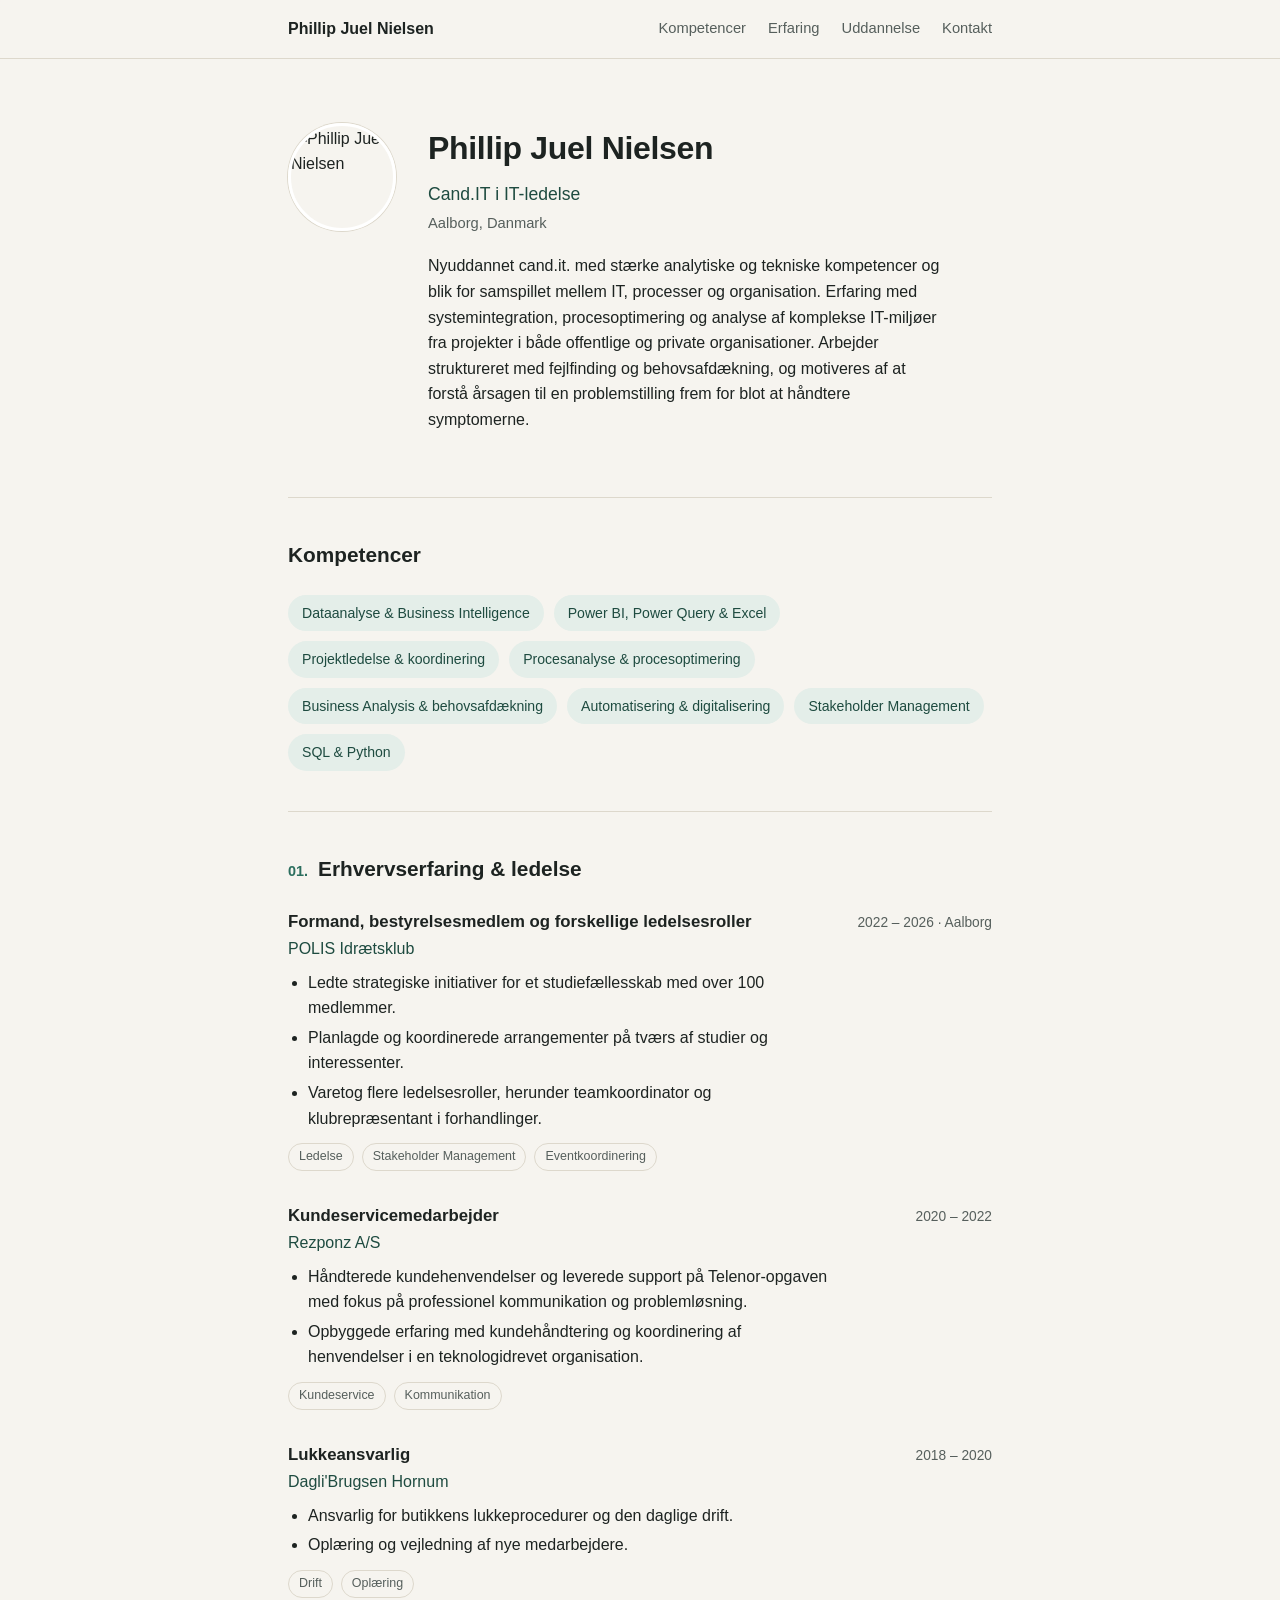
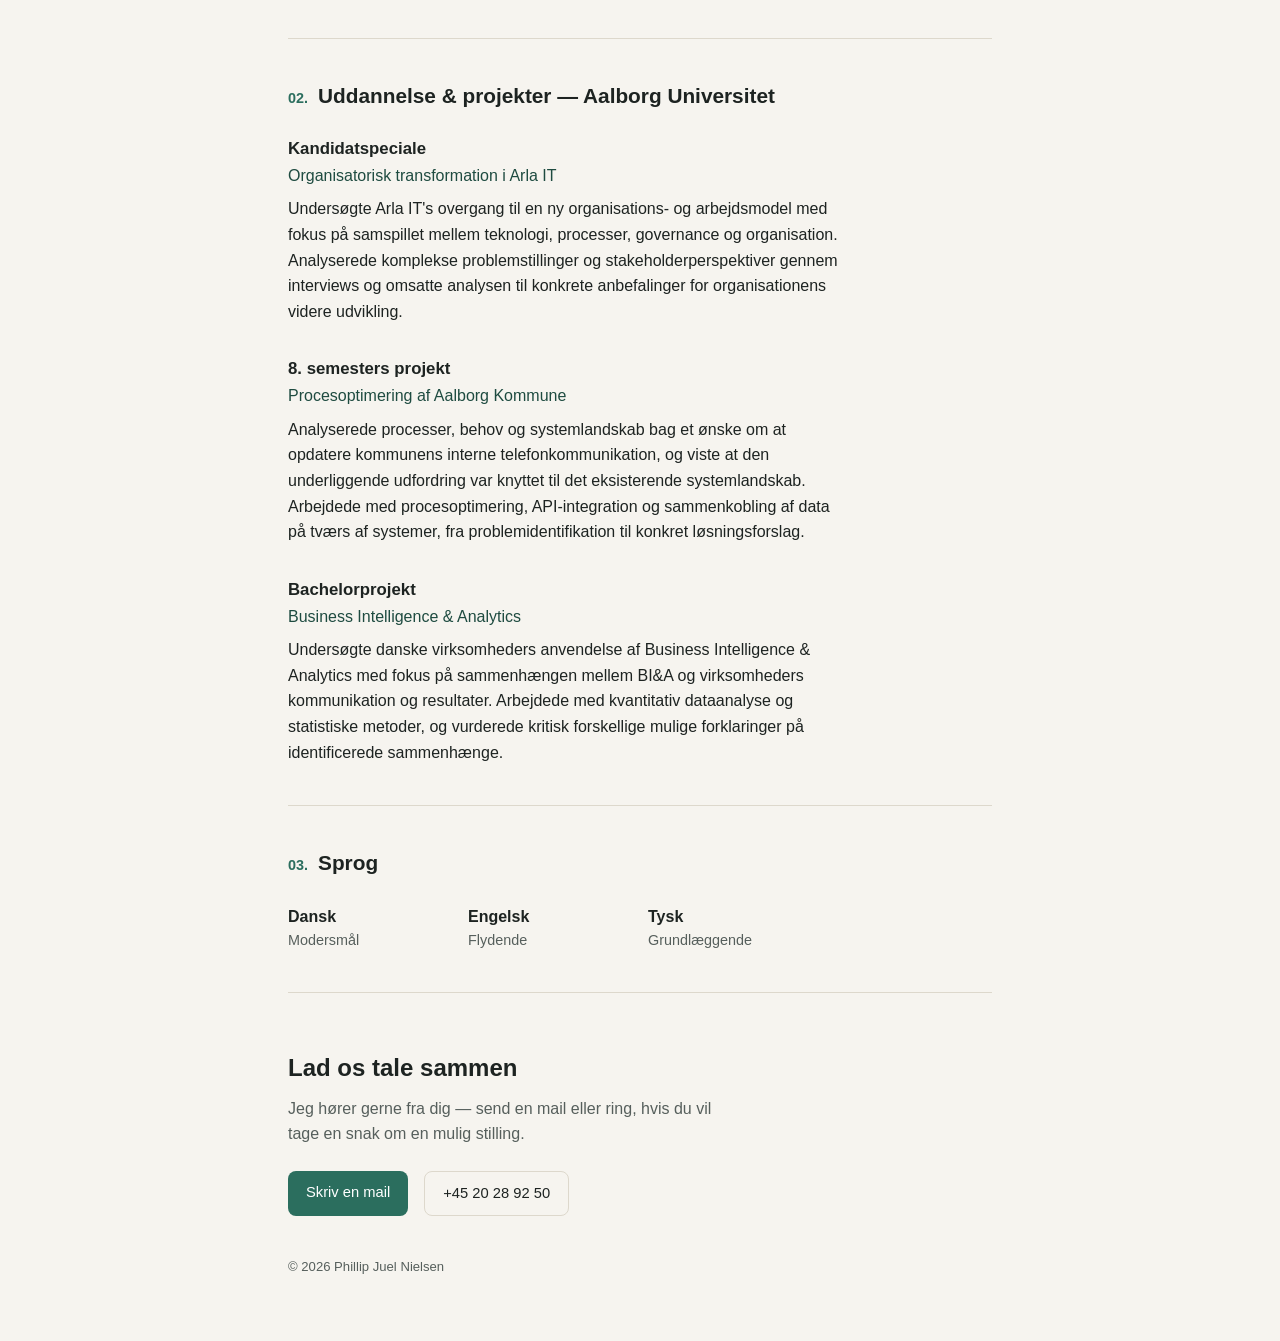
==== index.html @ e946e71f "Add files via upload" ====
<!DOCTYPE html>
<html lang="da">
<head>
<meta charset="UTF-8">
<meta name="viewport" content="width=device-width, initial-scale=1.0">
<title>Phillip Juel Nielsen · CV</title>
<meta name="description" content="Phillip Juel Nielsen — Cand.IT i IT-ledelse. Dataanalyse, Business Intelligence og procesoptimering.">
<style>
  :root{
    --paper: #F6F4EF;
    --paper-raised: #FFFFFF;
    --ink: #1D2321;
    --ink-soft: #565F5C;
    --line: #DDD8CC;
    --accent: #2B6E5E;
    --accent-soft: #E4EEE9;
    --accent-ink: #1E4B40;
  }

  *{ box-sizing: border-box; }

  html{ scroll-behavior: smooth; }

  body{
    margin: 0;
    background: var(--paper);
    color: var(--ink);
    font-family: 'Inter', -apple-system, BlinkMacSystemFont, 'Segoe UI', sans-serif;
    font-size: 16px;
    line-height: 1.6;
    -webkit-font-smoothing: antialiased;
  }

  h1, h2, h3{
    font-family: 'Space Grotesk', 'Inter', sans-serif;
    color: var(--ink);
    margin: 0;
  }

  a{ color: var(--accent-ink); text-decoration: none; }
  a:hover{ text-decoration: underline; }
  a:focus-visible, button:focus-visible{ outline: 2px solid var(--accent); outline-offset: 3px; }

  .wrap{
    max-width: 760px;
    margin: 0 auto;
    padding: 0 28px;
  }

  /* Nav */
  header.nav{
    position: sticky;
    top: 0;
    background: rgba(246,244,239,0.92);
    backdrop-filter: blur(6px);
    border-bottom: 1px solid var(--line);
    z-index: 10;
  }
  .nav-inner{
    max-width: 760px;
    margin: 0 auto;
    padding: 16px 28px;
    display: flex;
    justify-content: space-between;
    align-items: center;
    gap: 16px;
    flex-wrap: wrap;
  }
  .nav-name{
    font-family: 'Space Grotesk', sans-serif;
    font-weight: 600;
    font-size: 1rem;
    color: var(--ink);
  }
  .nav-links{
    display: flex;
    gap: 22px;
    font-size: 0.92rem;
  }
  .nav-links a{ color: var(--ink-soft); }
  .nav-links a:hover{ color: var(--accent-ink); }

  /* Hero */
  .hero{
    padding: 64px 0 48px;
    display: flex;
    gap: 32px;
    align-items: flex-start;
  }
  .hero img{
    width: 108px;
    height: 108px;
    border-radius: 50%;
    object-fit: cover;
    border: 3px solid var(--paper-raised);
    box-shadow: 0 0 0 1px var(--line);
    flex-shrink: 0;
  }
  .hero h1{
    font-size: 2rem;
    letter-spacing: -0.01em;
  }
  .hero .role{
    margin-top: 6px;
    font-size: 1.1rem;
    color: var(--accent-ink);
    font-weight: 500;
  }
  .hero .loc{
    margin-top: 4px;
    font-size: 0.92rem;
    color: var(--ink-soft);
  }
  .hero p.intro{
    margin-top: 18px;
    max-width: 58ch;
    color: var(--ink);
  }

  /* Sections */
  section{
    padding: 40px 0;
    border-top: 1px solid var(--line);
  }
  .eyebrow{
    display: flex;
    align-items: baseline;
    gap: 10px;
    margin-bottom: 24px;
  }
  .eyebrow .num{
    font-family: 'Space Grotesk', sans-serif;
    font-size: 0.9rem;
    color: var(--accent);
    font-weight: 600;
  }
  .eyebrow h2{
    font-size: 1.3rem;
  }

  /* Skills pills */
  .pills{
    display: flex;
    flex-wrap: wrap;
    gap: 10px;
  }
  .pill{
    background: var(--accent-soft);
    color: var(--accent-ink);
    padding: 7px 14px;
    border-radius: 999px;
    font-size: 0.88rem;
    font-weight: 500;
  }

  /* Experience entries */
  .entry{
    margin-bottom: 32px;
  }
  .entry:last-child{ margin-bottom: 0; }
  .entry-head{
    display: flex;
    justify-content: space-between;
    align-items: baseline;
    gap: 16px;
    flex-wrap: wrap;
  }
  .entry-title{
    font-size: 1.05rem;
    font-weight: 600;
    color: var(--ink);
  }
  .entry-org{
    color: var(--accent-ink);
    font-weight: 500;
  }
  .entry-period{
    font-size: 0.86rem;
    color: var(--ink-soft);
    white-space: nowrap;
  }
  .entry-desc{
    margin-top: 8px;
    color: var(--ink);
    max-width: 62ch;
  }
  .entry-desc ul{
    margin: 8px 0 0;
    padding-left: 20px;
  }
  .entry-desc li{ margin-bottom: 4px; }
  .tags{
    margin-top: 12px;
    display: flex;
    flex-wrap: wrap;
    gap: 8px;
  }
  .tag{
    font-size: 0.78rem;
    color: var(--ink-soft);
    border: 1px solid var(--line);
    padding: 3px 10px;
    border-radius: 999px;
  }

  /* Languages */
  .langs{
    display: flex;
    gap: 40px;
    flex-wrap: wrap;
  }
  .lang{ min-width: 140px; }
  .lang .name{ font-weight: 600; }
  .lang .level{ color: var(--ink-soft); font-size: 0.9rem; }

  /* Footer / contact */
  footer{
    padding: 56px 0 64px;
    border-top: 1px solid var(--line);
  }
  footer h2{ font-size: 1.5rem; }
  footer p{ color: var(--ink-soft); margin-top: 8px; max-width: 50ch; }
  .contact-links{
    margin-top: 24px;
    display: flex;
    gap: 16px;
    flex-wrap: wrap;
  }
  .contact-links a{
    display: inline-block;
    padding: 10px 18px;
    border-radius: 8px;
    font-size: 0.92rem;
    font-weight: 500;
  }
  .contact-links a.primary{
    background: var(--accent);
    color: #fff;
  }
  .contact-links a.primary:hover{
    background: var(--accent-ink);
    text-decoration: none;
  }
  .contact-links a.secondary{
    border: 1px solid var(--line);
    color: var(--ink);
  }
  .contact-links a.secondary:hover{
    border-color: var(--accent);
    text-decoration: none;
  }
  .copyright{
    margin-top: 40px;
    font-size: 0.82rem;
    color: var(--ink-soft);
  }

  @media (max-width: 560px){
    .hero{ flex-direction: column; align-items: flex-start; }
    .hero img{ width: 84px; height: 84px; }
    .nav-links{ gap: 14px; font-size: 0.86rem; }
    .entry-period{ white-space: normal; }
  }

  @media (prefers-reduced-motion: reduce){
    html{ scroll-behavior: auto; }
  }
</style>
</head>
<body>

<header class="nav">
  <div class="nav-inner">
    <span class="nav-name">Phillip Juel Nielsen</span>
    <nav class="nav-links">
      <a href="#kompetencer">Kompetencer</a>
      <a href="#erfaring">Erfaring</a>
      <a href="#uddannelse">Uddannelse</a>
      <a href="#kontakt">Kontakt</a>
    </nav>
  </div>
</header>

<div class="wrap">

  <section class="hero" style="border-top:none;">
    <img src="images/profile.jpg" alt="Phillip Juel Nielsen">
    <div>
      <h1>Phillip Juel Nielsen</h1>
      <div class="role">Cand.IT i IT-ledelse</div>
      <div class="loc">Aalborg, Danmark</div>
      <p class="intro">
        Nyuddannet cand.it. med stærke analytiske og tekniske kompetencer og blik for samspillet
        mellem IT, processer og organisation. Erfaring med systemintegration, procesoptimering og
        analyse af komplekse IT-miljøer fra projekter i både offentlige og private organisationer.
        Arbejder struktureret med fejlfinding og behovsafdækning, og motiveres af at forstå årsagen
        til en problemstilling frem for blot at håndtere symptomerne.
      </p>
    </div>
  </section>

  <section id="kompetencer">
    <div class="eyebrow">
      <h2>Kompetencer</h2>
    </div>
    <div class="pills">
      <span class="pill">Dataanalyse &amp; Business Intelligence</span>
      <span class="pill">Power BI, Power Query &amp; Excel</span>
      <span class="pill">Projektledelse &amp; koordinering</span>
      <span class="pill">Procesanalyse &amp; procesoptimering</span>
      <span class="pill">Business Analysis &amp; behovsafdækning</span>
      <span class="pill">Automatisering &amp; digitalisering</span>
      <span class="pill">Stakeholder Management</span>
      <span class="pill">SQL &amp; Python</span>
    </div>
  </section>

  <section id="erfaring">
    <div class="eyebrow">
      <span class="num">01.</span>
      <h2>Erhvervserfaring &amp; ledelse</h2>
    </div>

    <div class="entry">
      <div class="entry-head">
        <div>
          <div class="entry-title">Formand, bestyrelsesmedlem og forskellige ledelsesroller</div>
          <div class="entry-org">POLIS Idrætsklub</div>
        </div>
        <div class="entry-period">2022 – 2026 · Aalborg</div>
      </div>
      <div class="entry-desc">
        <ul>
          <li>Ledte strategiske initiativer for et studiefællesskab med over 100 medlemmer.</li>
          <li>Planlagde og koordinerede arrangementer på tværs af studier og interessenter.</li>
          <li>Varetog flere ledelsesroller, herunder teamkoordinator og klubrepræsentant i forhandlinger.</li>
        </ul>
      </div>
      <div class="tags">
        <span class="tag">Ledelse</span>
        <span class="tag">Stakeholder Management</span>
        <span class="tag">Eventkoordinering</span>
      </div>
    </div>

    <div class="entry">
      <div class="entry-head">
        <div>
          <div class="entry-title">Kundeservicemedarbejder</div>
          <div class="entry-org">Rezponz A/S</div>
        </div>
        <div class="entry-period">2020 – 2022</div>
      </div>
      <div class="entry-desc">
        <ul>
          <li>Håndterede kundehenvendelser og leverede support på Telenor-opgaven med fokus på professionel kommunikation og problemløsning.</li>
          <li>Opbyggede erfaring med kundehåndtering og koordinering af henvendelser i en teknologidrevet organisation.</li>
        </ul>
      </div>
      <div class="tags">
        <span class="tag">Kundeservice</span>
        <span class="tag">Kommunikation</span>
      </div>
    </div>

    <div class="entry">
      <div class="entry-head">
        <div>
          <div class="entry-title">Lukkeansvarlig</div>
          <div class="entry-org">Dagli'Brugsen Hornum</div>
        </div>
        <div class="entry-period">2018 – 2020</div>
      </div>
      <div class="entry-desc">
        <ul>
          <li>Ansvarlig for butikkens lukkeprocedurer og den daglige drift.</li>
          <li>Oplæring og vejledning af nye medarbejdere.</li>
        </ul>
      </div>
      <div class="tags">
        <span class="tag">Drift</span>
        <span class="tag">Oplæring</span>
      </div>
    </div>
  </section>

  <section id="uddannelse">
    <div class="eyebrow">
      <span class="num">02.</span>
      <h2>Uddannelse &amp; projekter — Aalborg Universitet</h2>
    </div>

    <div class="entry">
      <div class="entry-head">
        <div>
          <div class="entry-title">Kandidatspeciale</div>
          <div class="entry-org">Organisatorisk transformation i Arla IT</div>
        </div>
      </div>
      <div class="entry-desc">
        Undersøgte Arla IT's overgang til en ny organisations- og arbejdsmodel med fokus på
        samspillet mellem teknologi, processer, governance og organisation. Analyserede komplekse
        problemstillinger og stakeholderperspektiver gennem interviews og omsatte analysen til
        konkrete anbefalinger for organisationens videre udvikling.
      </div>
    </div>

    <div class="entry">
      <div class="entry-head">
        <div>
          <div class="entry-title">8. semesters projekt</div>
          <div class="entry-org">Procesoptimering af Aalborg Kommune</div>
        </div>
      </div>
      <div class="entry-desc">
        Analyserede processer, behov og systemlandskab bag et ønske om at opdatere kommunens
        interne telefonkommunikation, og viste at den underliggende udfordring var knyttet til det
        eksisterende systemlandskab. Arbejdede med procesoptimering, API-integration og
        sammenkobling af data på tværs af systemer, fra problemidentifikation til konkret
        løsningsforslag.
      </div>
    </div>

    <div class="entry">
      <div class="entry-head">
        <div>
          <div class="entry-title">Bachelorprojekt</div>
          <div class="entry-org">Business Intelligence &amp; Analytics</div>
        </div>
      </div>
      <div class="entry-desc">
        Undersøgte danske virksomheders anvendelse af Business Intelligence &amp; Analytics med
        fokus på sammenhængen mellem BI&amp;A og virksomheders kommunikation og resultater.
        Arbejdede med kvantitativ dataanalyse og statistiske metoder, og vurderede kritisk
        forskellige mulige forklaringer på identificerede sammenhænge.
      </div>
    </div>
  </section>

  <section>
    <div class="eyebrow">
      <span class="num">03.</span>
      <h2>Sprog</h2>
    </div>
    <div class="langs">
      <div class="lang">
        <div class="name">Dansk</div>
        <div class="level">Modersmål</div>
      </div>
      <div class="lang">
        <div class="name">Engelsk</div>
        <div class="level">Flydende</div>
      </div>
      <div class="lang">
        <div class="name">Tysk</div>
        <div class="level">Grundlæggende</div>
      </div>
    </div>
  </section>

  <footer id="kontakt">
    <h2>Lad os tale sammen</h2>
    <p>Jeg hører gerne fra dig — send en mail eller ring, hvis du vil tage en snak om en mulig stilling.</p>
    <div class="contact-links">
      <a class="primary" href="mailto:pjuelnv@gmail.com">Skriv en mail</a>
      <a class="secondary" href="tel:+4520289250">+45 20 28 92 50</a>
    </div>
    <div class="copyright">© 2026 Phillip Juel Nielsen</div>
  </footer>

</div>
</body>
</html>
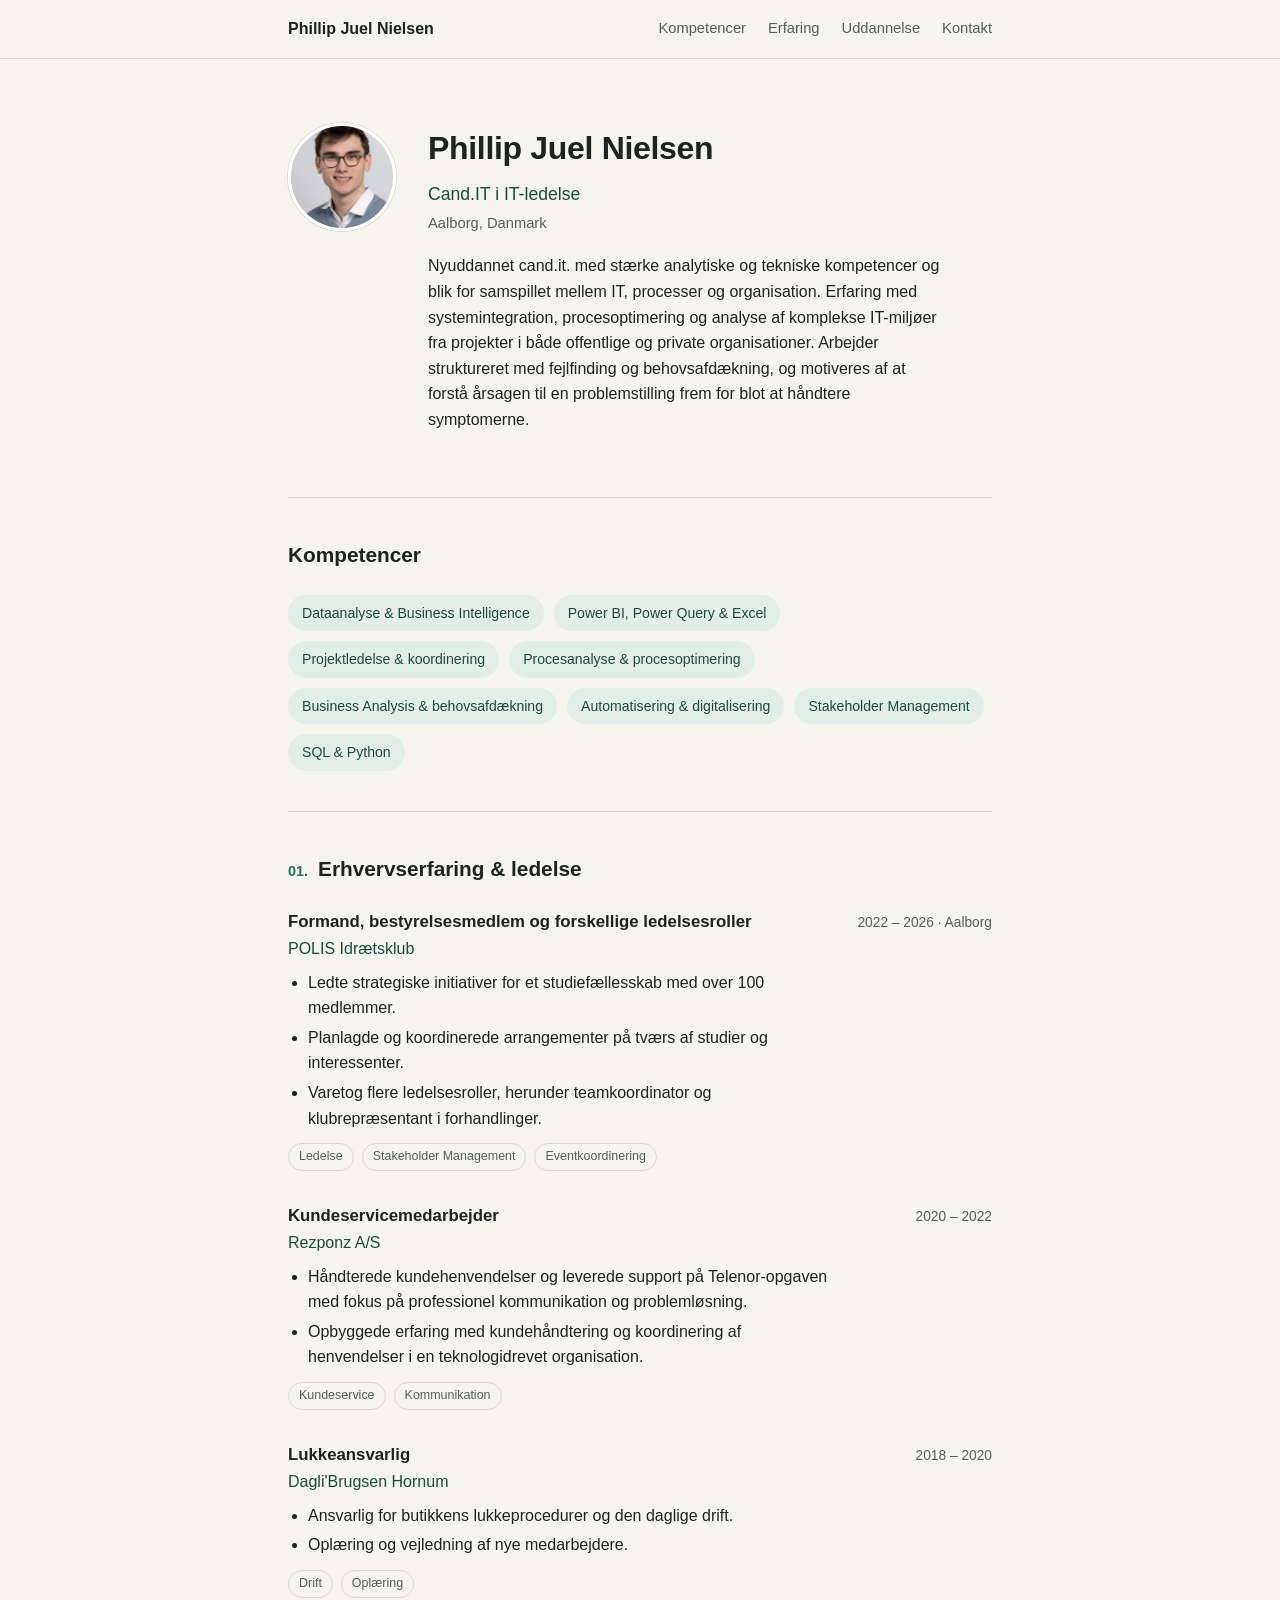
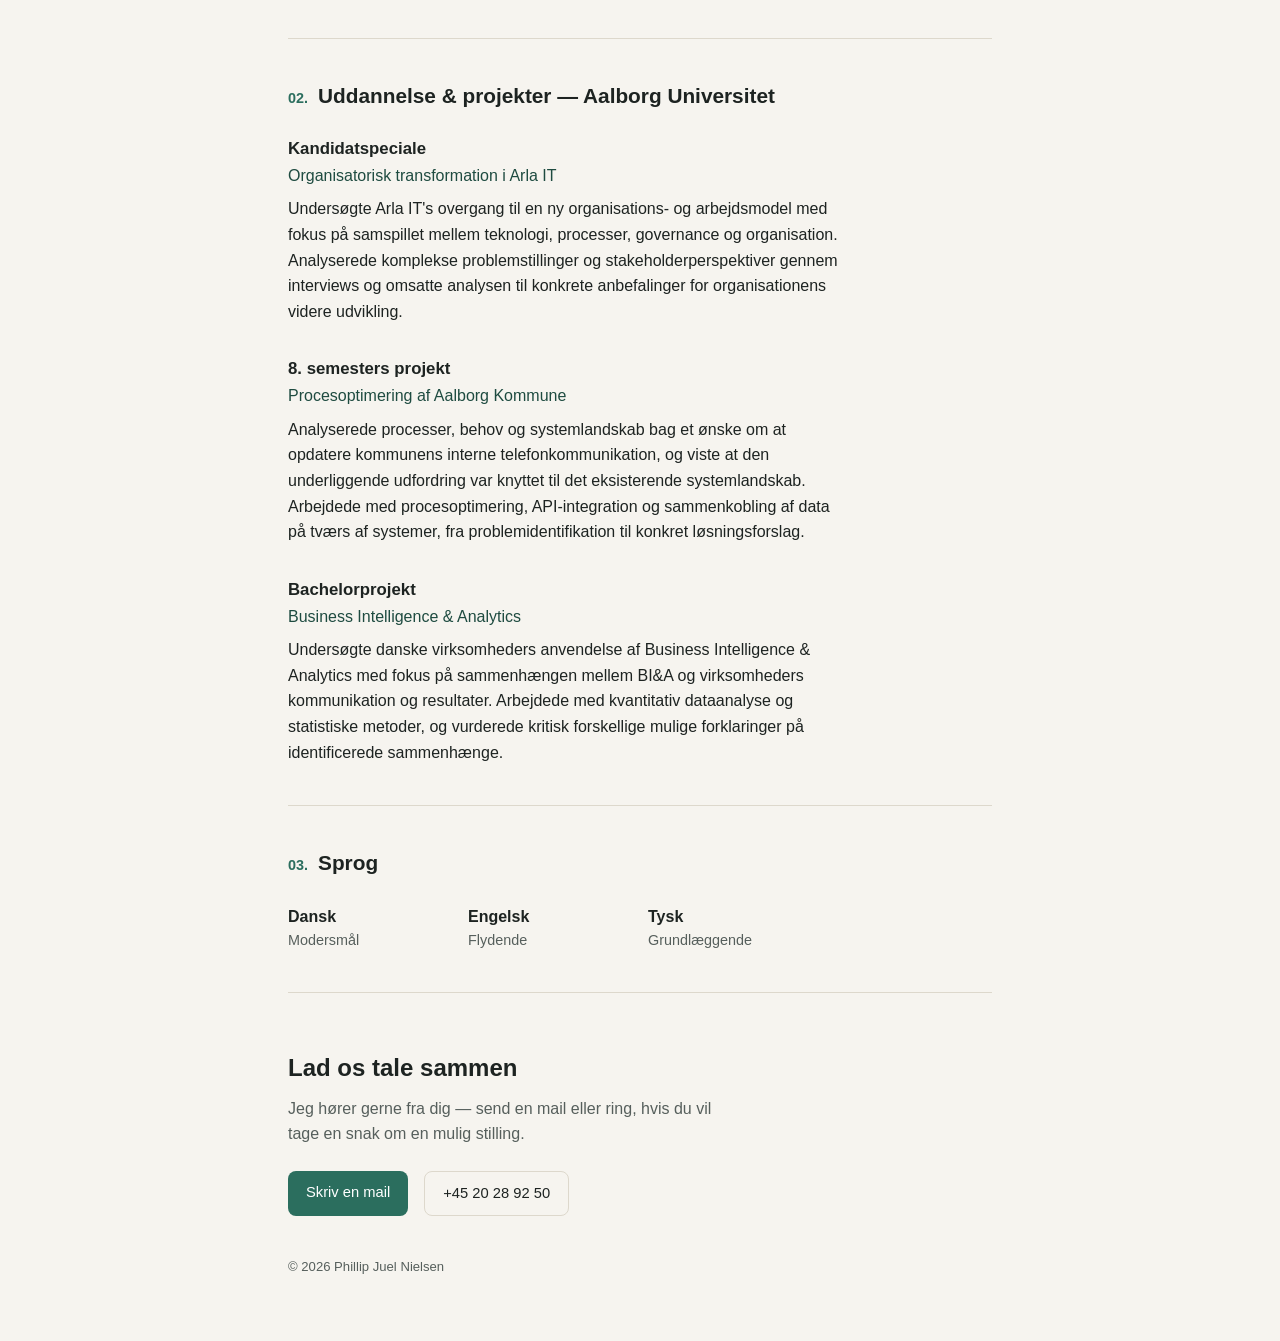
==== commit 227a7682: "Update profile image source in index.html" ====
--- a/index.html
+++ b/index.html
@@ -284,7 +284,7 @@
 <div class="wrap">
 
   <section class="hero" style="border-top:none;">
-    <img src="images/profile.jpg" alt="Phillip Juel Nielsen">
+    <img src="profile.jpg" alt="Phillip Juel Nielsen">
     <div>
       <h1>Phillip Juel Nielsen</h1>
       <div class="role">Cand.IT i IT-ledelse</div>
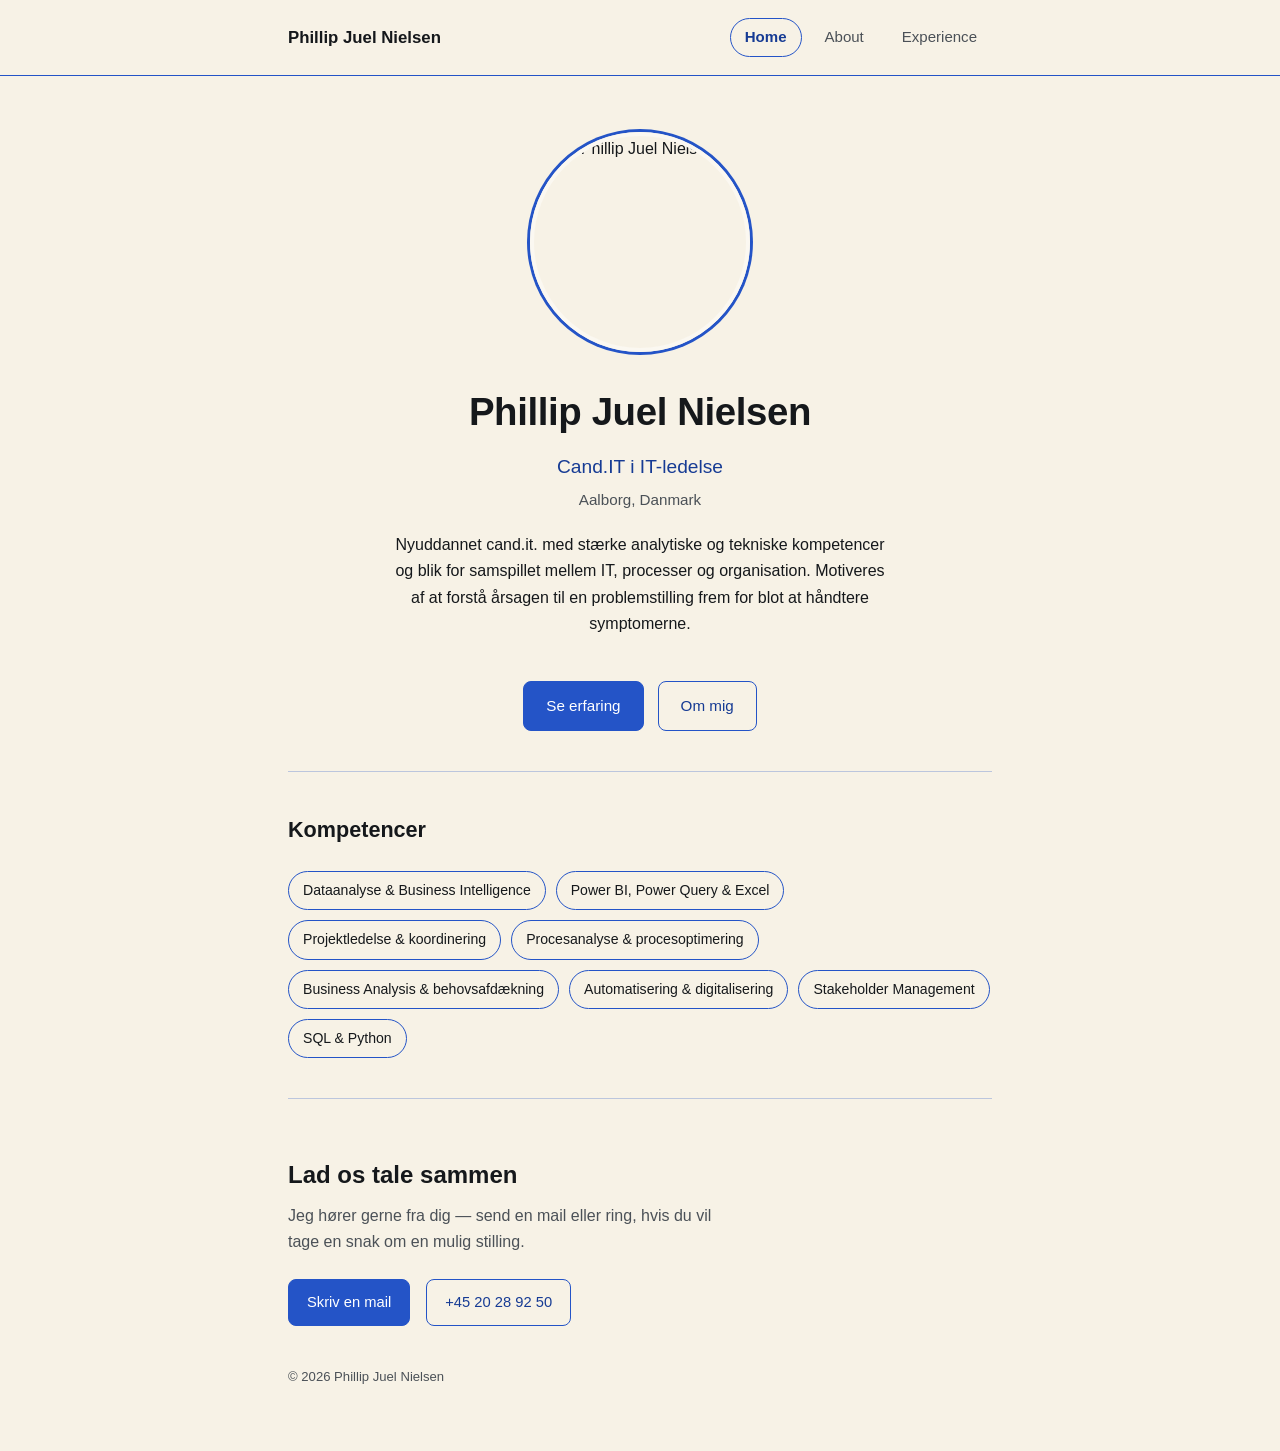
==== commit 09f1674f: "Add files via upload" ====
--- a/index.html
+++ b/index.html
@@ -5,267 +5,7 @@
 <meta name="viewport" content="width=device-width, initial-scale=1.0">
 <title>Phillip Juel Nielsen · CV</title>
 <meta name="description" content="Phillip Juel Nielsen — Cand.IT i IT-ledelse. Dataanalyse, Business Intelligence og procesoptimering.">
-<style>
-  :root{
-    --paper: #F6F4EF;
-    --paper-raised: #FFFFFF;
-    --ink: #1D2321;
-    --ink-soft: #565F5C;
-    --line: #DDD8CC;
-    --accent: #2B6E5E;
-    --accent-soft: #E4EEE9;
-    --accent-ink: #1E4B40;
-  }
-
-  *{ box-sizing: border-box; }
-
-  html{ scroll-behavior: smooth; }
-
-  body{
-    margin: 0;
-    background: var(--paper);
-    color: var(--ink);
-    font-family: 'Inter', -apple-system, BlinkMacSystemFont, 'Segoe UI', sans-serif;
-    font-size: 16px;
-    line-height: 1.6;
-    -webkit-font-smoothing: antialiased;
-  }
-
-  h1, h2, h3{
-    font-family: 'Space Grotesk', 'Inter', sans-serif;
-    color: var(--ink);
-    margin: 0;
-  }
-
-  a{ color: var(--accent-ink); text-decoration: none; }
-  a:hover{ text-decoration: underline; }
-  a:focus-visible, button:focus-visible{ outline: 2px solid var(--accent); outline-offset: 3px; }
-
-  .wrap{
-    max-width: 760px;
-    margin: 0 auto;
-    padding: 0 28px;
-  }
-
-  /* Nav */
-  header.nav{
-    position: sticky;
-    top: 0;
-    background: rgba(246,244,239,0.92);
-    backdrop-filter: blur(6px);
-    border-bottom: 1px solid var(--line);
-    z-index: 10;
-  }
-  .nav-inner{
-    max-width: 760px;
-    margin: 0 auto;
-    padding: 16px 28px;
-    display: flex;
-    justify-content: space-between;
-    align-items: center;
-    gap: 16px;
-    flex-wrap: wrap;
-  }
-  .nav-name{
-    font-family: 'Space Grotesk', sans-serif;
-    font-weight: 600;
-    font-size: 1rem;
-    color: var(--ink);
-  }
-  .nav-links{
-    display: flex;
-    gap: 22px;
-    font-size: 0.92rem;
-  }
-  .nav-links a{ color: var(--ink-soft); }
-  .nav-links a:hover{ color: var(--accent-ink); }
-
-  /* Hero */
-  .hero{
-    padding: 64px 0 48px;
-    display: flex;
-    gap: 32px;
-    align-items: flex-start;
-  }
-  .hero img{
-    width: 108px;
-    height: 108px;
-    border-radius: 50%;
-    object-fit: cover;
-    border: 3px solid var(--paper-raised);
-    box-shadow: 0 0 0 1px var(--line);
-    flex-shrink: 0;
-  }
-  .hero h1{
-    font-size: 2rem;
-    letter-spacing: -0.01em;
-  }
-  .hero .role{
-    margin-top: 6px;
-    font-size: 1.1rem;
-    color: var(--accent-ink);
-    font-weight: 500;
-  }
-  .hero .loc{
-    margin-top: 4px;
-    font-size: 0.92rem;
-    color: var(--ink-soft);
-  }
-  .hero p.intro{
-    margin-top: 18px;
-    max-width: 58ch;
-    color: var(--ink);
-  }
-
-  /* Sections */
-  section{
-    padding: 40px 0;
-    border-top: 1px solid var(--line);
-  }
-  .eyebrow{
-    display: flex;
-    align-items: baseline;
-    gap: 10px;
-    margin-bottom: 24px;
-  }
-  .eyebrow .num{
-    font-family: 'Space Grotesk', sans-serif;
-    font-size: 0.9rem;
-    color: var(--accent);
-    font-weight: 600;
-  }
-  .eyebrow h2{
-    font-size: 1.3rem;
-  }
-
-  /* Skills pills */
-  .pills{
-    display: flex;
-    flex-wrap: wrap;
-    gap: 10px;
-  }
-  .pill{
-    background: var(--accent-soft);
-    color: var(--accent-ink);
-    padding: 7px 14px;
-    border-radius: 999px;
-    font-size: 0.88rem;
-    font-weight: 500;
-  }
-
-  /* Experience entries */
-  .entry{
-    margin-bottom: 32px;
-  }
-  .entry:last-child{ margin-bottom: 0; }
-  .entry-head{
-    display: flex;
-    justify-content: space-between;
-    align-items: baseline;
-    gap: 16px;
-    flex-wrap: wrap;
-  }
-  .entry-title{
-    font-size: 1.05rem;
-    font-weight: 600;
-    color: var(--ink);
-  }
-  .entry-org{
-    color: var(--accent-ink);
-    font-weight: 500;
-  }
-  .entry-period{
-    font-size: 0.86rem;
-    color: var(--ink-soft);
-    white-space: nowrap;
-  }
-  .entry-desc{
-    margin-top: 8px;
-    color: var(--ink);
-    max-width: 62ch;
-  }
-  .entry-desc ul{
-    margin: 8px 0 0;
-    padding-left: 20px;
-  }
-  .entry-desc li{ margin-bottom: 4px; }
-  .tags{
-    margin-top: 12px;
-    display: flex;
-    flex-wrap: wrap;
-    gap: 8px;
-  }
-  .tag{
-    font-size: 0.78rem;
-    color: var(--ink-soft);
-    border: 1px solid var(--line);
-    padding: 3px 10px;
-    border-radius: 999px;
-  }
-
-  /* Languages */
-  .langs{
-    display: flex;
-    gap: 40px;
-    flex-wrap: wrap;
-  }
-  .lang{ min-width: 140px; }
-  .lang .name{ font-weight: 600; }
-  .lang .level{ color: var(--ink-soft); font-size: 0.9rem; }
-
-  /* Footer / contact */
-  footer{
-    padding: 56px 0 64px;
-    border-top: 1px solid var(--line);
-  }
-  footer h2{ font-size: 1.5rem; }
-  footer p{ color: var(--ink-soft); margin-top: 8px; max-width: 50ch; }
-  .contact-links{
-    margin-top: 24px;
-    display: flex;
-    gap: 16px;
-    flex-wrap: wrap;
-  }
-  .contact-links a{
-    display: inline-block;
-    padding: 10px 18px;
-    border-radius: 8px;
-    font-size: 0.92rem;
-    font-weight: 500;
-  }
-  .contact-links a.primary{
-    background: var(--accent);
-    color: #fff;
-  }
-  .contact-links a.primary:hover{
-    background: var(--accent-ink);
-    text-decoration: none;
-  }
-  .contact-links a.secondary{
-    border: 1px solid var(--line);
-    color: var(--ink);
-  }
-  .contact-links a.secondary:hover{
-    border-color: var(--accent);
-    text-decoration: none;
-  }
-  .copyright{
-    margin-top: 40px;
-    font-size: 0.82rem;
-    color: var(--ink-soft);
-  }
-
-  @media (max-width: 560px){
-    .hero{ flex-direction: column; align-items: flex-start; }
-    .hero img{ width: 84px; height: 84px; }
-    .nav-links{ gap: 14px; font-size: 0.86rem; }
-    .entry-period{ white-space: normal; }
-  }
-
-  @media (prefers-reduced-motion: reduce){
-    html{ scroll-behavior: auto; }
-  }
-</style>
+<link rel="stylesheet" href="styles.css">
 </head>
 <body>
 
@@ -273,33 +13,32 @@
   <div class="nav-inner">
     <span class="nav-name">Phillip Juel Nielsen</span>
     <nav class="nav-links">
-      <a href="#kompetencer">Kompetencer</a>
-      <a href="#erfaring">Erfaring</a>
-      <a href="#uddannelse">Uddannelse</a>
-      <a href="#kontakt">Kontakt</a>
+      <a href="index.html" class="active">Home</a>
+      <a href="about.html">About</a>
+      <a href="experience.html">Experience</a>
     </nav>
   </div>
 </header>
 
 <div class="wrap">
 
-  <section class="hero" style="border-top:none;">
-    <img src="profile.jpg" alt="Phillip Juel Nielsen">
-    <div>
-      <h1>Phillip Juel Nielsen</h1>
-      <div class="role">Cand.IT i IT-ledelse</div>
-      <div class="loc">Aalborg, Danmark</div>
-      <p class="intro">
-        Nyuddannet cand.it. med stærke analytiske og tekniske kompetencer og blik for samspillet
-        mellem IT, processer og organisation. Erfaring med systemintegration, procesoptimering og
-        analyse af komplekse IT-miljøer fra projekter i både offentlige og private organisationer.
-        Arbejder struktureret med fejlfinding og behovsafdækning, og motiveres af at forstå årsagen
-        til en problemstilling frem for blot at håndtere symptomerne.
-      </p>
+  <section class="hero first">
+    <img src="images/profile.jpg" alt="Phillip Juel Nielsen">
+    <h1>Phillip Juel Nielsen</h1>
+    <div class="role">Cand.IT i IT-ledelse</div>
+    <div class="loc">Aalborg, Danmark</div>
+    <p class="intro">
+      Nyuddannet cand.it. med stærke analytiske og tekniske kompetencer og blik for samspillet
+      mellem IT, processer og organisation. Motiveres af at forstå årsagen til en problemstilling
+      frem for blot at håndtere symptomerne.
+    </p>
+    <div class="hero-cta">
+      <a class="btn primary" href="experience.html">Se erfaring</a>
+      <a class="btn secondary" href="about.html">Om mig</a>
     </div>
   </section>
 
-  <section id="kompetencer">
+  <section>
     <div class="eyebrow">
       <h2>Kompetencer</h2>
     </div>
@@ -315,150 +54,7 @@
     </div>
   </section>
 
-  <section id="erfaring">
-    <div class="eyebrow">
-      <span class="num">01.</span>
-      <h2>Erhvervserfaring &amp; ledelse</h2>
-    </div>
-
-    <div class="entry">
-      <div class="entry-head">
-        <div>
-          <div class="entry-title">Formand, bestyrelsesmedlem og forskellige ledelsesroller</div>
-          <div class="entry-org">POLIS Idrætsklub</div>
-        </div>
-        <div class="entry-period">2022 – 2026 · Aalborg</div>
-      </div>
-      <div class="entry-desc">
-        <ul>
-          <li>Ledte strategiske initiativer for et studiefællesskab med over 100 medlemmer.</li>
-          <li>Planlagde og koordinerede arrangementer på tværs af studier og interessenter.</li>
-          <li>Varetog flere ledelsesroller, herunder teamkoordinator og klubrepræsentant i forhandlinger.</li>
-        </ul>
-      </div>
-      <div class="tags">
-        <span class="tag">Ledelse</span>
-        <span class="tag">Stakeholder Management</span>
-        <span class="tag">Eventkoordinering</span>
-      </div>
-    </div>
-
-    <div class="entry">
-      <div class="entry-head">
-        <div>
-          <div class="entry-title">Kundeservicemedarbejder</div>
-          <div class="entry-org">Rezponz A/S</div>
-        </div>
-        <div class="entry-period">2020 – 2022</div>
-      </div>
-      <div class="entry-desc">
-        <ul>
-          <li>Håndterede kundehenvendelser og leverede support på Telenor-opgaven med fokus på professionel kommunikation og problemløsning.</li>
-          <li>Opbyggede erfaring med kundehåndtering og koordinering af henvendelser i en teknologidrevet organisation.</li>
-        </ul>
-      </div>
-      <div class="tags">
-        <span class="tag">Kundeservice</span>
-        <span class="tag">Kommunikation</span>
-      </div>
-    </div>
-
-    <div class="entry">
-      <div class="entry-head">
-        <div>
-          <div class="entry-title">Lukkeansvarlig</div>
-          <div class="entry-org">Dagli'Brugsen Hornum</div>
-        </div>
-        <div class="entry-period">2018 – 2020</div>
-      </div>
-      <div class="entry-desc">
-        <ul>
-          <li>Ansvarlig for butikkens lukkeprocedurer og den daglige drift.</li>
-          <li>Oplæring og vejledning af nye medarbejdere.</li>
-        </ul>
-      </div>
-      <div class="tags">
-        <span class="tag">Drift</span>
-        <span class="tag">Oplæring</span>
-      </div>
-    </div>
-  </section>
-
-  <section id="uddannelse">
-    <div class="eyebrow">
-      <span class="num">02.</span>
-      <h2>Uddannelse &amp; projekter — Aalborg Universitet</h2>
-    </div>
-
-    <div class="entry">
-      <div class="entry-head">
-        <div>
-          <div class="entry-title">Kandidatspeciale</div>
-          <div class="entry-org">Organisatorisk transformation i Arla IT</div>
-        </div>
-      </div>
-      <div class="entry-desc">
-        Undersøgte Arla IT's overgang til en ny organisations- og arbejdsmodel med fokus på
-        samspillet mellem teknologi, processer, governance og organisation. Analyserede komplekse
-        problemstillinger og stakeholderperspektiver gennem interviews og omsatte analysen til
-        konkrete anbefalinger for organisationens videre udvikling.
-      </div>
-    </div>
-
-    <div class="entry">
-      <div class="entry-head">
-        <div>
-          <div class="entry-title">8. semesters projekt</div>
-          <div class="entry-org">Procesoptimering af Aalborg Kommune</div>
-        </div>
-      </div>
-      <div class="entry-desc">
-        Analyserede processer, behov og systemlandskab bag et ønske om at opdatere kommunens
-        interne telefonkommunikation, og viste at den underliggende udfordring var knyttet til det
-        eksisterende systemlandskab. Arbejdede med procesoptimering, API-integration og
-        sammenkobling af data på tværs af systemer, fra problemidentifikation til konkret
-        løsningsforslag.
-      </div>
-    </div>
-
-    <div class="entry">
-      <div class="entry-head">
-        <div>
-          <div class="entry-title">Bachelorprojekt</div>
-          <div class="entry-org">Business Intelligence &amp; Analytics</div>
-        </div>
-      </div>
-      <div class="entry-desc">
-        Undersøgte danske virksomheders anvendelse af Business Intelligence &amp; Analytics med
-        fokus på sammenhængen mellem BI&amp;A og virksomheders kommunikation og resultater.
-        Arbejdede med kvantitativ dataanalyse og statistiske metoder, og vurderede kritisk
-        forskellige mulige forklaringer på identificerede sammenhænge.
-      </div>
-    </div>
-  </section>
-
-  <section>
-    <div class="eyebrow">
-      <span class="num">03.</span>
-      <h2>Sprog</h2>
-    </div>
-    <div class="langs">
-      <div class="lang">
-        <div class="name">Dansk</div>
-        <div class="level">Modersmål</div>
-      </div>
-      <div class="lang">
-        <div class="name">Engelsk</div>
-        <div class="level">Flydende</div>
-      </div>
-      <div class="lang">
-        <div class="name">Tysk</div>
-        <div class="level">Grundlæggende</div>
-      </div>
-    </div>
-  </section>
-
-  <footer id="kontakt">
+  <footer>
     <h2>Lad os tale sammen</h2>
     <p>Jeg hører gerne fra dig — send en mail eller ring, hvis du vil tage en snak om en mulig stilling.</p>
     <div class="contact-links">
--- a/styles.css
+++ b/styles.css
@@ -0,0 +1,331 @@
+:root{
+  --paper: #F7F2E6;       /* eggshell white */
+  --card: #FBF8F1;        /* slightly lighter card surface */
+  --ink: #15181B;         /* near-black text */
+  --ink-soft: #4B5157;    /* secondary text, still dark */
+  --blue: #2454C7;        /* primary blue outline / accent */
+  --blue-deep: #163B94;   /* hover / pressed blue */
+  --blue-faint: rgba(36,84,199,0.28); /* subtle dividers */
+  --blue-wash: rgba(36,84,199,0.07);  /* very light hover fill */
+}
+
+*{ box-sizing: border-box; }
+
+html{ scroll-behavior: smooth; }
+
+body{
+  margin: 0;
+  background: var(--paper);
+  color: var(--ink);
+  font-family: 'Inter', -apple-system, BlinkMacSystemFont, 'Segoe UI', sans-serif;
+  font-size: 16px;
+  line-height: 1.65;
+  -webkit-font-smoothing: antialiased;
+}
+
+h1, h2, h3{
+  font-family: 'Space Grotesk', 'Inter', sans-serif;
+  color: var(--ink);
+  margin: 0;
+}
+
+a{ color: var(--blue-deep); text-decoration: none; }
+a:hover{ text-decoration: underline; }
+a:focus-visible, button:focus-visible{ outline: 2px solid var(--blue); outline-offset: 3px; }
+
+.wrap{
+  max-width: 760px;
+  margin: 0 auto;
+  padding: 0 28px;
+}
+
+/* Nav */
+header.nav{
+  position: sticky;
+  top: 0;
+  background: rgba(247,242,230,0.94);
+  backdrop-filter: blur(6px);
+  border-bottom: 1.5px solid var(--blue);
+  z-index: 10;
+}
+.nav-inner{
+  max-width: 760px;
+  margin: 0 auto;
+  padding: 18px 28px;
+  display: flex;
+  justify-content: space-between;
+  align-items: center;
+  gap: 16px;
+  flex-wrap: wrap;
+}
+.nav-name{
+  font-family: 'Space Grotesk', sans-serif;
+  font-weight: 600;
+  font-size: 1.05rem;
+  color: var(--ink);
+}
+.nav-links{
+  display: flex;
+  gap: 8px;
+  font-size: 0.94rem;
+}
+.nav-links a{
+  color: var(--ink-soft);
+  padding: 6px 14px;
+  border-radius: 999px;
+  border: 1.5px solid transparent;
+}
+.nav-links a:hover{
+  border-color: var(--blue-faint);
+  background: var(--blue-wash);
+  text-decoration: none;
+  color: var(--ink);
+}
+.nav-links a.active{
+  border-color: var(--blue);
+  color: var(--blue-deep);
+  font-weight: 600;
+}
+
+/* Page header */
+.page-eyebrow{
+  padding: 56px 0 8px;
+}
+.page-eyebrow h1{
+  font-size: 2rem;
+  letter-spacing: -0.01em;
+}
+
+/* Hero (Home) */
+.hero{
+  padding: 56px 0 40px;
+  display: flex;
+  flex-direction: column;
+  align-items: center;
+  text-align: center;
+}
+.hero img{
+  width: 220px;
+  height: 220px;
+  border-radius: 50%;
+  object-fit: cover;
+  border: 4px solid var(--card);
+  box-shadow: 0 0 0 3px var(--blue);
+  margin-bottom: 28px;
+}
+.hero h1{
+  font-size: 2.4rem;
+  letter-spacing: -0.01em;
+}
+.hero .role{
+  margin-top: 8px;
+  font-size: 1.2rem;
+  color: var(--blue-deep);
+  font-weight: 500;
+}
+.hero .loc{
+  margin-top: 4px;
+  font-size: 0.95rem;
+  color: var(--ink-soft);
+}
+.hero p.intro{
+  margin-top: 20px;
+  max-width: 56ch;
+  color: var(--ink);
+}
+.hero-cta{
+  margin-top: 28px;
+  display: flex;
+  gap: 14px;
+  flex-wrap: wrap;
+  justify-content: center;
+}
+.btn{
+  display: inline-block;
+  padding: 11px 22px;
+  border-radius: 8px;
+  font-size: 0.95rem;
+  font-weight: 500;
+  border: 1.5px solid var(--blue);
+}
+.btn.primary{
+  background: var(--blue);
+  color: #fff;
+}
+.btn.primary:hover{
+  background: var(--blue-deep);
+  border-color: var(--blue-deep);
+  text-decoration: none;
+}
+.btn.secondary{
+  color: var(--blue-deep);
+  background: transparent;
+}
+.btn.secondary:hover{
+  background: var(--blue-wash);
+  text-decoration: none;
+}
+
+/* Sections */
+section{
+  padding: 40px 0;
+  border-top: 1.5px solid var(--blue-faint);
+}
+section.first{ border-top: none; }
+
+.eyebrow{
+  display: flex;
+  align-items: baseline;
+  gap: 10px;
+  margin-bottom: 24px;
+}
+.eyebrow .num{
+  font-family: 'Space Grotesk', sans-serif;
+  font-size: 0.9rem;
+  color: var(--blue);
+  font-weight: 600;
+}
+.eyebrow h2{
+  font-size: 1.35rem;
+}
+
+/* Skill chips - outline style, no fill */
+.pills{
+  display: flex;
+  flex-wrap: wrap;
+  gap: 10px;
+}
+.pill{
+  background: transparent;
+  color: var(--ink);
+  border: 1.5px solid var(--blue);
+  padding: 7px 14px;
+  border-radius: 999px;
+  font-size: 0.88rem;
+  font-weight: 500;
+}
+
+/* Cards (Experience entries) */
+.entry{
+  border: 1.5px solid var(--blue-faint);
+  border-radius: 12px;
+  padding: 22px 24px;
+  margin-bottom: 20px;
+  background: var(--card);
+}
+.entry:last-child{ margin-bottom: 0; }
+.entry-head{
+  display: flex;
+  justify-content: space-between;
+  align-items: baseline;
+  gap: 16px;
+  flex-wrap: wrap;
+}
+.entry-title{
+  font-size: 1.05rem;
+  font-weight: 600;
+  color: var(--ink);
+}
+.entry-org{
+  color: var(--blue-deep);
+  font-weight: 500;
+}
+.entry-period{
+  font-size: 0.86rem;
+  color: var(--ink-soft);
+  white-space: nowrap;
+}
+.entry-desc{
+  margin-top: 10px;
+  color: var(--ink);
+  max-width: 62ch;
+}
+.entry-desc ul{
+  margin: 8px 0 0;
+  padding-left: 20px;
+}
+.entry-desc li{ margin-bottom: 4px; }
+.tags{
+  margin-top: 14px;
+  display: flex;
+  flex-wrap: wrap;
+  gap: 8px;
+}
+.tag{
+  font-size: 0.78rem;
+  color: var(--blue-deep);
+  border: 1px solid var(--blue-faint);
+  padding: 3px 10px;
+  border-radius: 999px;
+}
+
+/* About page */
+.bio p{
+  max-width: 64ch;
+  margin: 0 0 18px;
+}
+.bio p:last-child{ margin-bottom: 0; }
+
+.langs{
+  display: flex;
+  gap: 40px;
+  flex-wrap: wrap;
+}
+.lang{ min-width: 140px; }
+.lang .name{ font-weight: 600; }
+.lang .level{ color: var(--ink-soft); font-size: 0.9rem; }
+
+/* Footer / contact */
+footer{
+  padding: 56px 0 64px;
+  border-top: 1.5px solid var(--blue-faint);
+}
+footer h2{ font-size: 1.5rem; }
+footer p{ color: var(--ink-soft); margin-top: 8px; max-width: 50ch; }
+.contact-links{
+  margin-top: 24px;
+  display: flex;
+  gap: 16px;
+  flex-wrap: wrap;
+}
+.contact-links a{
+  display: inline-block;
+  padding: 10px 18px;
+  border-radius: 8px;
+  font-size: 0.92rem;
+  font-weight: 500;
+  border: 1.5px solid var(--blue);
+}
+.contact-links a.primary{
+  background: var(--blue);
+  color: #fff;
+}
+.contact-links a.primary:hover{
+  background: var(--blue-deep);
+  border-color: var(--blue-deep);
+  text-decoration: none;
+}
+.contact-links a.secondary{
+  color: var(--blue-deep);
+}
+.contact-links a.secondary:hover{
+  background: var(--blue-wash);
+  text-decoration: none;
+}
+.copyright{
+  margin-top: 40px;
+  font-size: 0.82rem;
+  color: var(--ink-soft);
+}
+
+@media (max-width: 560px){
+  .hero img{ width: 160px; height: 160px; }
+  .hero h1{ font-size: 1.9rem; }
+  .nav-links{ gap: 4px; font-size: 0.86rem; }
+  .nav-links a{ padding: 5px 10px; }
+  .entry-period{ white-space: normal; }
+}
+
+@media (prefers-reduced-motion: reduce){
+  html{ scroll-behavior: auto; }
+}
